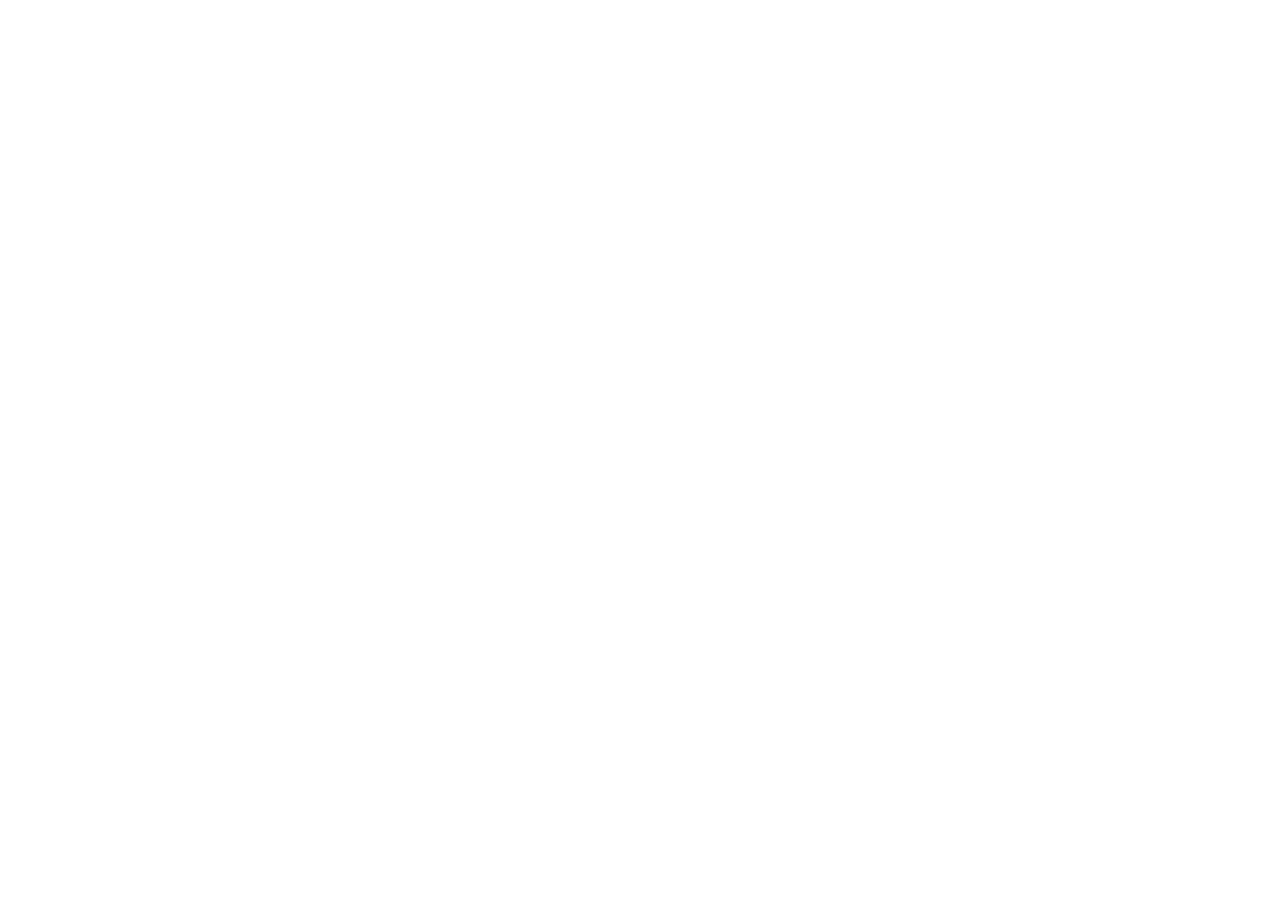
==== technical-documentation-page/index.html @ f0271a45 "Made all the files for the Technical Documentation Page" ====
<!DOCTYPE html>
<html lang="en">
<head>
  <meta charset="UTF-8">
  <meta http-equiv="X-UA-Compatible" content="IE=edge">
  <meta name="viewport" content="width=device-width, initial-scale=1.0">
  <link rel="stylesheet" href="style.css">
  <title>Document</title>
</head>
<body>
  
</body>
<script src='script.js'></script>
</html>
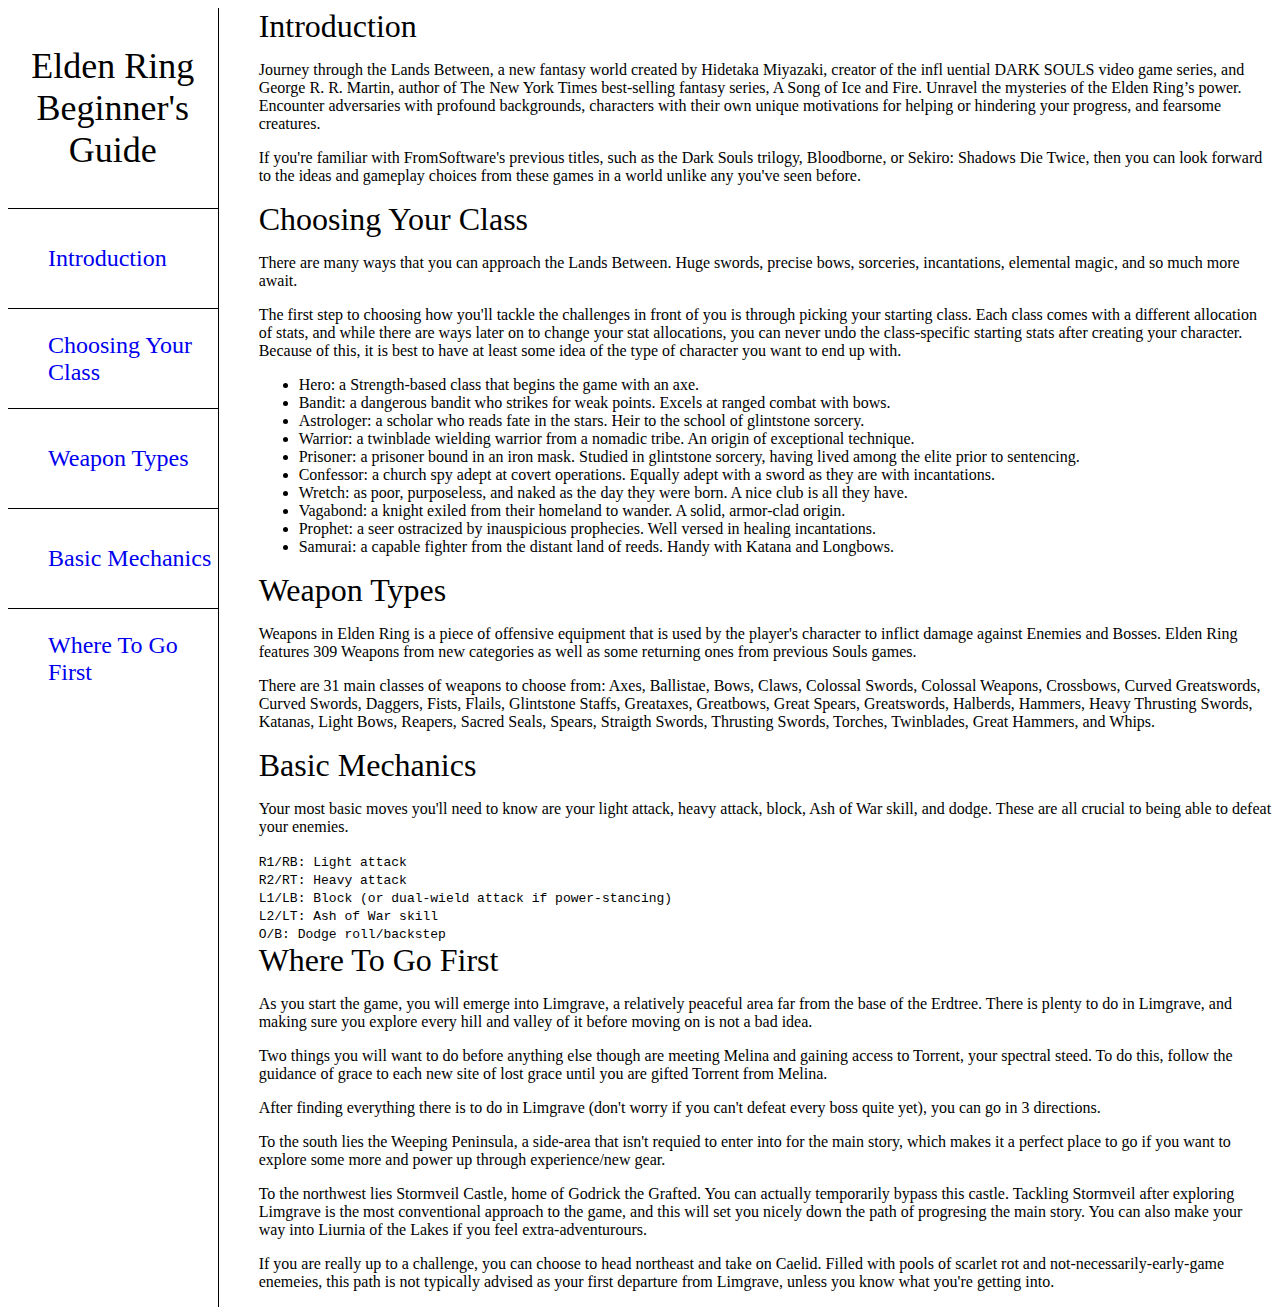
==== commit 0fa93d10: "Sidebar is all gtg, just need styling on main" ====
--- a/technical-documentation-page/index.html
+++ b/technical-documentation-page/index.html
@@ -5,10 +5,71 @@
   <meta http-equiv="X-UA-Compatible" content="IE=edge">
   <meta name="viewport" content="width=device-width, initial-scale=1.0">
   <link rel="stylesheet" href="style.css">
-  <title>Document</title>
+  <title>Technical Documentation Page</title>
 </head>
 <body>
-  
+  <div class="container">
+    <nav id="navbar">
+      <header class='navhead'>Elden Ring Beginner's Guide</header>
+      <a href="#Introduction" class="nav-link">Introduction</a>
+      <a href="#Choosing_Your_Class" class="nav-link">Choosing Your Class</a>
+      <a href="#Weapon_Types" class="nav-link">Weapon Types</a>
+      <a href="#Basic_Mechanics" class="nav-link">Basic Mechanics</a>
+      <a href="Where_To_Go_First" class="nav-link">Where To Go First</a>
+    </nav>
+
+    <main id="main-doc">
+      <section class="main-section" id='Introduction'>
+        <header>Introduction</header>
+        <p>Journey through the Lands Between, a new fantasy world created by Hidetaka Miyazaki, creator of the infl uential DARK SOULS video game series, and George R. R. Martin, author of The New York Times best-selling fantasy series, A Song of Ice and Fire. Unravel the mysteries of the Elden Ring’s power. Encounter adversaries with profound backgrounds, characters with their own unique motivations for helping or hindering your progress, and fearsome creatures.</p>
+        <p>If you're familiar with FromSoftware's previous titles, such as the Dark Souls trilogy, Bloodborne, or Sekiro: Shadows Die Twice, then you can look forward to the ideas and gameplay choices from these games in a world unlike any you've seen before.</p>
+      </section>
+
+      <section class="main-section" id="Choosing_Your_Class">
+        <header>Choosing Your Class</header>
+        <p>There are many ways that you can approach the Lands Between. Huge swords, precise bows, sorceries, incantations, elemental magic, and so much more await.</p>
+        <p>The first step to choosing how you'll tackle the challenges in front of you is through picking your starting class. Each class comes with a different allocation of stats, and while there are ways later on to change your stat allocations, you can never undo the class-specific starting stats after creating your character. Because of this, it is best to have at least some idea of the type of character you want to end up with.</p>
+        <ul>
+          <li>Hero: a Strength-based class that begins the game with an axe.</li>
+          <li>Bandit: a dangerous bandit who strikes for weak points. Excels at ranged combat with bows.</li>
+          <li>Astrologer: a scholar who reads fate in the stars. Heir to the school of glintstone sorcery.</li>
+          <li>Warrior: a twinblade wielding warrior from a nomadic tribe. An origin of exceptional technique.</li>
+          <li>Prisoner: a prisoner bound in an iron mask. Studied in glintstone sorcery, having lived among the elite prior to sentencing.</li>
+          <li>Confessor: a church spy adept at covert operations. Equally adept with a sword as they are with incantations.</li>
+          <li>Wretch: as poor, purposeless, and naked as the day they were born. A nice club is all they have.</li>
+          <li>Vagabond: a knight exiled from their homeland to wander. A solid, armor-clad origin.</li>
+          <li>Prophet: a seer ostracized by inauspicious prophecies. Well versed in healing incantations.</li>
+          <li>Samurai: a capable fighter from the distant land of reeds. Handy with Katana and Longbows.</li>
+        </ul>
+      </section>
+
+      <section class="main-section" id="Weapon_Types">
+        <header>Weapon Types</header>
+        <p>Weapons in Elden Ring is a piece of offensive equipment that is used by the player's character to inflict damage against Enemies and Bosses. Elden Ring features 309 Weapons from new categories as well as some returning ones from previous Souls games. </p>
+        <p>There are 31 main classes of weapons to choose from: Axes, Ballistae, Bows, Claws, Colossal Swords, Colossal Weapons, Crossbows, Curved Greatswords, Curved Swords, Daggers, Fists, Flails, Glintstone Staffs, Greataxes, Greatbows, Great Spears, Greatswords, Halberds, Hammers, Heavy Thrusting Swords, Katanas, Light Bows, Reapers, Sacred Seals, Spears, Straigth Swords, Thrusting Swords, Torches, Twinblades, Great Hammers, and Whips.</p>
+      </section>
+
+      <section class="main-section" id='Basic_Mechanics'>
+        <header>Basic Mechanics</header>
+        <p>Your most basic moves you'll need to know are your light attack, heavy attack, block, Ash of War skill, and dodge. These are all crucial to being able to defeat your enemies.</p>
+        <code>R1/RB: Light attack</code><br>
+        <code>R2/RT: Heavy attack</code><br>
+        <code>L1/LB: Block (or dual-wield attack if power-stancing)</code><br>
+        <code>L2/LT: Ash of War skill</code><br>
+        <code>O/B: Dodge roll/backstep</code><br>
+      </section>
+
+      <section class="main-section" id="Where_To_Go_First">
+        <header>Where To Go First</header>
+        <p>As you start the game, you will emerge into Limgrave, a relatively peaceful area far from the base of the Erdtree. There is plenty to do in Limgrave, and making sure you explore every hill and valley of it before moving on is not a bad idea.</p>
+        <p>Two things you will want to do before anything else though are meeting Melina and gaining access to Torrent, your spectral steed. To do this, follow the guidance of grace to each new site of lost grace until you are gifted Torrent from Melina.</p>
+        <p>After finding everything there is to do in Limgrave (don't worry if you can't defeat every boss quite yet), you can go in 3 directions.</p>
+        <p>To the south lies the Weeping Peninsula, a side-area that isn't requied to enter into for the main story, which makes it a perfect place to go if you want to explore some more and power up through experience/new gear.</p>
+        <p>To the northwest lies Stormveil Castle, home of Godrick the Grafted. You can actually temporarily bypass this castle. Tackling Stormveil after exploring Limgrave is the most conventional approach to the game, and this will set you nicely down the path of progresing the main story. You can also make your way into Liurnia of the Lakes if you feel extra-adventurours. </p>
+        <p>If you are really up to a challenge, you can choose to head northeast and take on Caelid. Filled with pools of scarlet rot and not-necessarily-early-game enemeies, this path is not typically advised as your first departure from Limgrave, unless you know what you're getting into.</p>
+      </section>
+    </main>
+</div>
 </body>
 <script src='script.js'></script>
 </html>--- a/technical-documentation-page/style.css
+++ b/technical-documentation-page/style.css
@@ -0,0 +1,48 @@
+:root {
+  margin: 0;
+  padding: 0;
+  box-sizing: border-box;
+  --header-size: 32px;
+}
+
+header {
+  font-size: var(--header-size);
+}
+
+.container {
+  display: grid;
+  grid-template-columns: 1fr 5fr;
+}
+
+.navhead {
+  font-size: 36px;
+  justify-self: center;
+  align-self: center;
+  text-align: center;
+}
+
+.main-section {
+  padding-left: 40px;
+}
+
+#navbar {
+  /* position: sticky; */
+  display: grid;
+  grid-template-rows: 200px 100px;
+  grid-auto-rows: 100px;
+  border-right: 1px solid black;
+}
+
+.nav-link {
+  position: relative;
+  display: block;
+  text-decoration: none;
+  padding-left: 40px;
+  font-size: 24px;
+}
+
+#navbar :not(:first-child) {
+  border-top: 1px solid black;
+  display: flex;
+  align-items: center;
+}
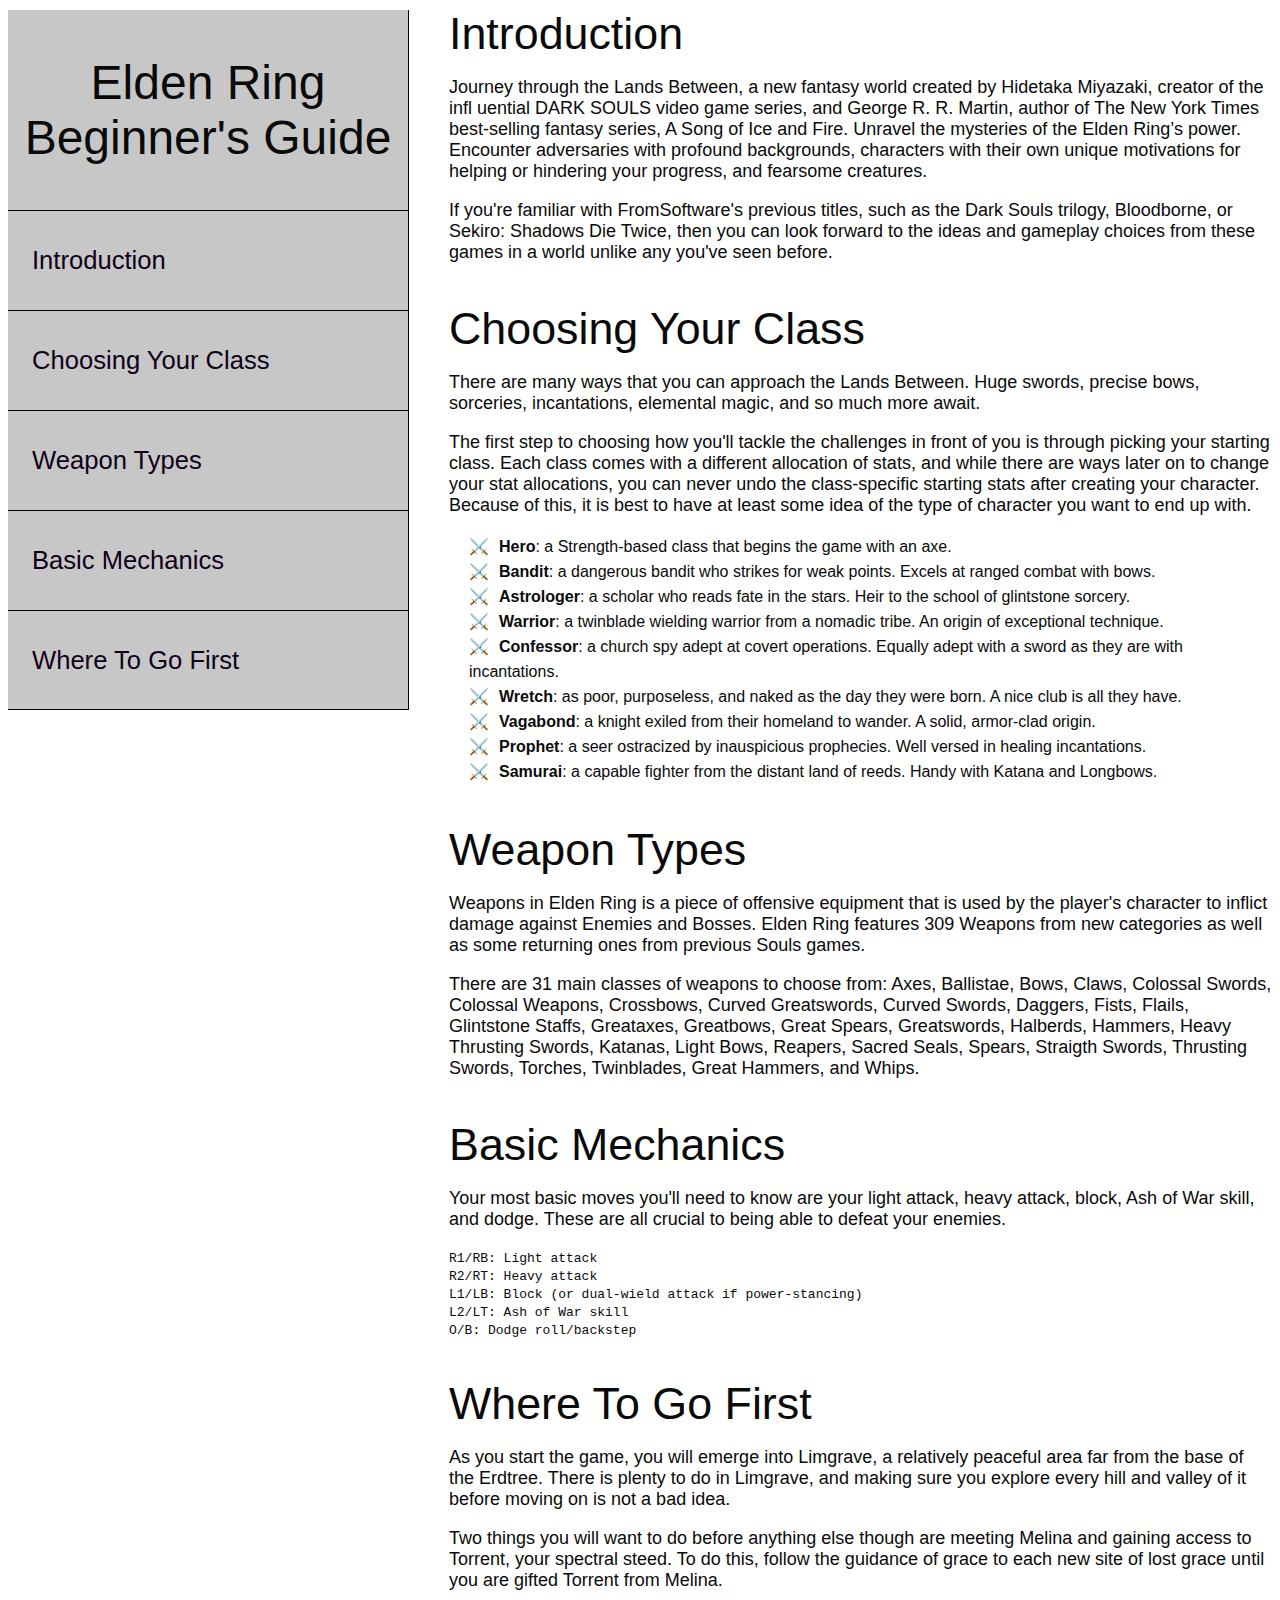
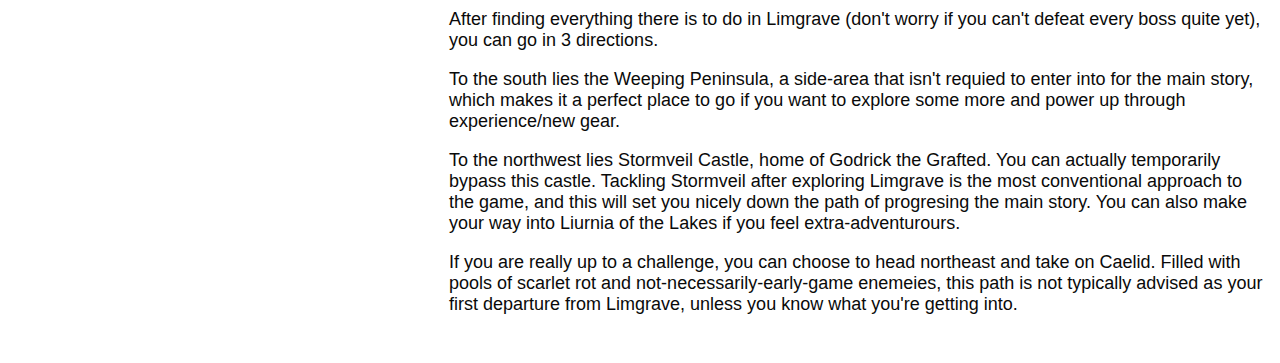
==== commit 984aacd7: "Stylized and good aesthetically, now to make it pass tests" ====
--- a/technical-documentation-page/index.html
+++ b/technical-documentation-page/index.html
@@ -15,7 +15,7 @@
       <a href="#Choosing_Your_Class" class="nav-link">Choosing Your Class</a>
       <a href="#Weapon_Types" class="nav-link">Weapon Types</a>
       <a href="#Basic_Mechanics" class="nav-link">Basic Mechanics</a>
-      <a href="Where_To_Go_First" class="nav-link">Where To Go First</a>
+      <a href="#Where_To_Go_First" class="nav-link">Where To Go First</a>
     </nav>
 
     <main id="main-doc">
@@ -30,16 +30,15 @@
         <p>There are many ways that you can approach the Lands Between. Huge swords, precise bows, sorceries, incantations, elemental magic, and so much more await.</p>
         <p>The first step to choosing how you'll tackle the challenges in front of you is through picking your starting class. Each class comes with a different allocation of stats, and while there are ways later on to change your stat allocations, you can never undo the class-specific starting stats after creating your character. Because of this, it is best to have at least some idea of the type of character you want to end up with.</p>
         <ul>
-          <li>Hero: a Strength-based class that begins the game with an axe.</li>
-          <li>Bandit: a dangerous bandit who strikes for weak points. Excels at ranged combat with bows.</li>
-          <li>Astrologer: a scholar who reads fate in the stars. Heir to the school of glintstone sorcery.</li>
-          <li>Warrior: a twinblade wielding warrior from a nomadic tribe. An origin of exceptional technique.</li>
-          <li>Prisoner: a prisoner bound in an iron mask. Studied in glintstone sorcery, having lived among the elite prior to sentencing.</li>
-          <li>Confessor: a church spy adept at covert operations. Equally adept with a sword as they are with incantations.</li>
-          <li>Wretch: as poor, purposeless, and naked as the day they were born. A nice club is all they have.</li>
-          <li>Vagabond: a knight exiled from their homeland to wander. A solid, armor-clad origin.</li>
-          <li>Prophet: a seer ostracized by inauspicious prophecies. Well versed in healing incantations.</li>
-          <li>Samurai: a capable fighter from the distant land of reeds. Handy with Katana and Longbows.</li>
+          <li><span class="classTitle">Hero</span>: a Strength-based class that begins the game with an axe.</li>
+          <li><span class="classTitle">Bandit</span>: a dangerous bandit who strikes for weak points. Excels at ranged combat with bows.</li>
+          <li><span class="classTitle">Astrologer</span>: a scholar who reads fate in the stars. Heir to the school of glintstone sorcery.</li>
+          <li><span class="classTitle">Warrior</span>: a twinblade wielding warrior from a nomadic tribe. An origin of exceptional technique.</li>
+          <li><span class="classTitle">Confessor</span>: a church spy adept at covert operations. Equally adept with a sword as they are with incantations.</li>
+          <li><span class="classTitle">Wretch</span>: as poor, purposeless, and naked as the day they were born. A nice club is all they have.</li>
+          <li><span class="classTitle">Vagabond</span>: a knight exiled from their homeland to wander. A solid, armor-clad origin.</li>
+          <li><span class="classTitle">Prophet</span>: a seer ostracized by inauspicious prophecies. Well versed in healing incantations.</li>
+          <li><span class="classTitle">Samurai</span>: a capable fighter from the distant land of reeds. Handy with Katana and Longbows.</li>
         </ul>
       </section>
 
--- a/technical-documentation-page/style.css
+++ b/technical-documentation-page/style.css
@@ -2,43 +2,70 @@
   margin: 0;
   padding: 0;
   box-sizing: border-box;
-  --header-size: 32px;
+  font-family: 'Segoe UI', Tahoma, Geneva, Verdana, sans-serif;
+
+  --header-size: 2.8rem;
+  --p-size: 1rem;
+  --link-size: 1.6rem;
+  --navhead-size: 3rem;
+  --nav-background-color: rgb(199, 199, 199);
+  --main-background-color: rgb(212, 212, 212);
+  --main-font-color: rgb(10, 10, 10);
+  --link-font-color: rgb(15, 0, 26);
+
+  color: var(--main-font-color);
 }
 
 header {
   font-size: var(--header-size);
 }
 
-.container {
-  display: grid;
-  grid-template-columns: 1fr 5fr;
+p {
+  font-size: 18px;
 }
 
-.navhead {
-  font-size: 36px;
-  justify-self: center;
-  align-self: center;
-  text-align: center;
+ul {
+  list-style-type: none;
+  padding-left: 20px;
+  line-height: 25px;
 }
 
-.main-section {
-  padding-left: 40px;
+li:before {
+  content:"⚔️";
+  margin-right: 10px;
+}
+
+.container {
+  display: flex;
+  position: relative;
+  align-items: flex-start;
 }
 
 #navbar {
-  /* position: sticky; */
+  position: sticky;
+  top: 10px;
   display: grid;
   grid-template-rows: 200px 100px;
   grid-auto-rows: 100px;
   border-right: 1px solid black;
+  flex: 1 0 400px;
+  background-color: var(--nav-background-color);
+}
+
+.navhead {
+  font-size: var(--navhead-size);
+  align-self: center;
+  justify-self: center;
+  text-align: center;
 }
 
 .nav-link {
   position: relative;
   display: block;
   text-decoration: none;
-  padding-left: 40px;
-  font-size: 24px;
+  font-size: var(--link-size);
+  padding: 0 1.5rem;
+  color: var(--link-font-color);
 }
 
 #navbar :not(:first-child) {
@@ -46,3 +73,21 @@
   display: flex;
   align-items: center;
 }
+
+#navbar :last-child {
+  border-bottom: 1px solid black;
+}
+
+.main-doc {
+  background-color: var(--main-background-color);
+}
+
+.main-section {
+  padding-left: 40px;
+  margin-bottom: 40px;
+  flex: 5 0 auto;
+}
+
+.classTitle {
+  font-weight: bold;
+}